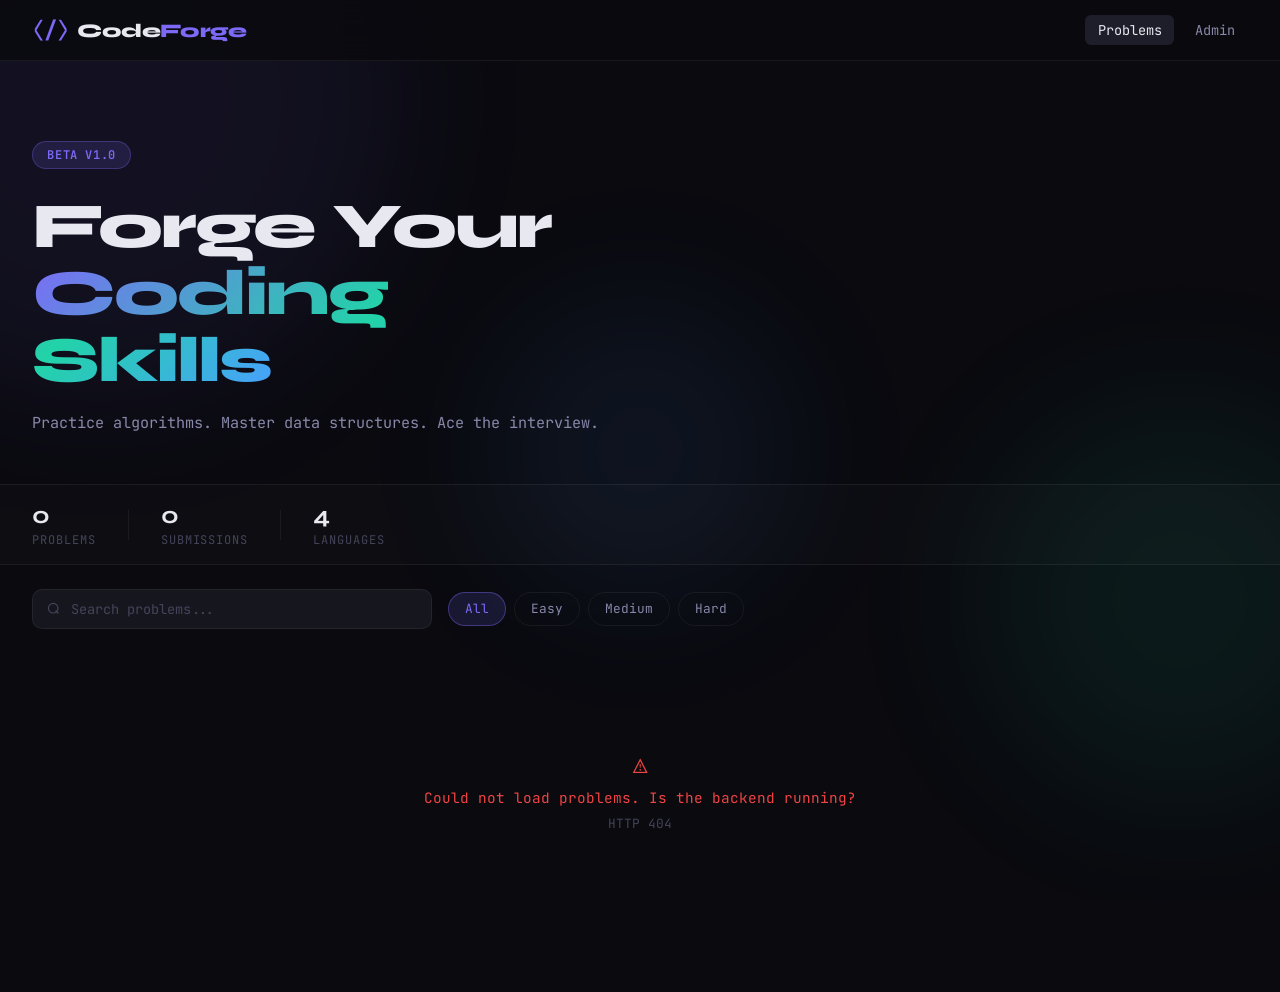
==== frontend/index.html @ 6dc3c4fb "initial frontend" ====
<!DOCTYPE html>
<html lang="en">
<head>
<meta charset="UTF-8">
<meta name="viewport" content="width=device-width, initial-scale=1.0">
<title>CodeForge — Sharpen Your Edge</title>
<link rel="preconnect" href="https://fonts.googleapis.com">
<link rel="preconnect" href="https://fonts.gstatic.com" crossorigin>
<link href="https://fonts.googleapis.com/css2?family=JetBrains+Mono:wght@300;400;500;600;700&family=Syne:wght@400;600;700;800&display=swap" rel="stylesheet">
<link rel="stylesheet" href="static/css/main.css">
</head>
<body>
<!-- Ambient background -->
<div class="ambient-bg">
  <div class="orb orb-1"></div>
  <div class="orb orb-2"></div>
  <div class="orb orb-3"></div>
</div>

<!-- Header -->
<header class="header">
  <div class="header-inner">
    <a href="index.html" class="logo">
      <span class="logo-icon">⟨/⟩</span>
      <span class="logo-text">Code<span class="accent">Forge</span></span>
    </a>
    <nav class="nav">
      <a href="index.html" class="nav-link active">Problems</a>
      <a href="#" class="nav-link" id="adminNavBtn">Admin</a>
    </nav>
  </div>
</header>

<!-- Hero -->
<section class="hero">
  <div class="hero-inner">
    <div class="hero-badge">Beta v1.0</div>
    <h1 class="hero-title">Forge Your<br><span class="gradient-text">Coding Skills</span></h1>
    <p class="hero-sub">Practice algorithms. Master data structures. Ace the interview.</p>
  </div>
</section>

<!-- Stats bar -->
<div class="stats-bar">
  <div class="stats-inner">
    <div class="stat-item">
      <span class="stat-value" id="totalProblems">0</span>
      <span class="stat-label">Problems</span>
    </div>
    <div class="stat-divider"></div>
    <div class="stat-item">
      <span class="stat-value" id="totalSubmissions">0</span>
      <span class="stat-label">Submissions</span>
    </div>
    <div class="stat-divider"></div>
    <div class="stat-item">
      <span class="stat-value">4</span>
      <span class="stat-label">Languages</span>
    </div>
  </div>
</div>

<!-- Filter bar -->
<div class="filter-bar">
  <div class="filter-inner">
    <div class="search-wrap">
      <svg class="search-icon" viewBox="0 0 20 20" fill="none"><circle cx="9" cy="9" r="6" stroke="currentColor" stroke-width="1.5"/><path d="M15 15l-2.5-2.5" stroke="currentColor" stroke-width="1.5" stroke-linecap="round"/></svg>
      <input type="text" class="search-input" placeholder="Search problems..." id="searchInput">
    </div>
    <div class="filter-pills">
      <button class="pill active" data-filter="all">All</button>
      <button class="pill" data-filter="Easy">Easy</button>
      <button class="pill" data-filter="Medium">Medium</button>
      <button class="pill" data-filter="Hard">Hard</button>
    </div>
  </div>
</div>

<!-- Problem list -->
<main class="problems-main">
  <div class="problems-grid" id="problemsGrid">
    <div class="loading-state" id="loadingState">
      <div class="spinner"></div>
      <p>Loading problems...</p>
    </div>
  </div>
  <div class="empty-state hidden" id="emptyState">
    <div class="empty-icon">⚡</div>
    <h3>No problems found</h3>
    <p>Try adjusting your search or filter</p>
  </div>
</main>

<!-- Admin Login Modal -->
<div class="modal-overlay hidden" id="adminModal">
  <div class="modal">
    <button class="modal-close" id="closeModal">✕</button>
    <div class="modal-header">
      <div class="modal-icon">🔐</div>
      <h2>Admin Access</h2>
      <p>Enter credentials to manage problems</p>
    </div>
    <div class="modal-body">
      <div class="form-group">
        <label>Email</label>
        <input type="email" id="adminEmail" placeholder="admin@codeforge.dev" class="form-input">
      </div>
      <div class="form-group">
        <label>Password</label>
        <input type="password" id="adminPassword" placeholder="••••••••" class="form-input">
      </div>
      <div class="form-error hidden" id="loginError">Invalid credentials</div>
      <button class="btn-primary full-width" id="loginBtn">
        <span>Sign In</span>
      </button>
    </div>
  </div>
</div>

<script src="static/js/api.js"></script>
<script src="static/js/main.js"></script>
</body>
</html>
---- frontend/static/css/main.css ----
/* ========================================
   CODEFORGE — MAIN STYLESHEET
   Dark Industrial Aesthetic
   ======================================== */

:root {
  /* Core palette */
  --bg-base: #0a0a0f;
  --bg-surface: #111118;
  --bg-elevated: #16161f;
  --bg-hover: #1e1e2a;
  --bg-card: #13131a;

  /* Accent */
  --accent: #7c6af7;
  --accent-dim: rgba(124, 106, 247, 0.15);
  --accent-glow: rgba(124, 106, 247, 0.4);
  --accent-green: #22d3a8;
  --accent-red: #f04444;
  --accent-yellow: #f5c842;
  --accent-blue: #4a9eff;

  /* Text */
  --text-primary: #e8e8f0;
  --text-secondary: #8888aa;
  --text-muted: #44445a;
  --text-code: #a8b4d8;

  /* Borders */
  --border: rgba(255,255,255,0.06);
  --border-hover: rgba(255,255,255,0.12);

  /* Fonts */
  --font-display: 'Syne', sans-serif;
  --font-mono: 'JetBrains Mono', monospace;

  /* Radius */
  --radius-sm: 6px;
  --radius: 10px;
  --radius-lg: 16px;
  --radius-xl: 24px;
}

* { box-sizing: border-box; margin: 0; padding: 0; }

html { scroll-behavior: smooth; }

body {
  background: var(--bg-base);
  color: var(--text-primary);
  font-family: var(--font-mono);
  min-height: 100vh;
  overflow-x: hidden;
  position: relative;
}

/* ===== AMBIENT BACKGROUND ===== */
.ambient-bg {
  position: fixed;
  inset: 0;
  pointer-events: none;
  z-index: 0;
  overflow: hidden;
}

.orb {
  position: absolute;
  border-radius: 50%;
  filter: blur(80px);
  opacity: 0.08;
  animation: orb-drift 20s ease-in-out infinite alternate;
}

.orb-1 {
  width: 600px; height: 600px;
  background: var(--accent);
  top: -200px; left: -200px;
  animation-duration: 25s;
}

.orb-2 {
  width: 400px; height: 400px;
  background: var(--accent-green);
  bottom: 100px; right: -100px;
  animation-duration: 18s;
  animation-delay: -8s;
}

.orb-3 {
  width: 300px; height: 300px;
  background: var(--accent-blue);
  top: 50%; left: 50%;
  transform: translate(-50%, -50%);
  animation-duration: 30s;
  animation-delay: -15s;
}

@keyframes orb-drift {
  0% { transform: translate(0, 0) scale(1); }
  100% { transform: translate(40px, 30px) scale(1.1); }
}

/* ===== HEADER ===== */
.header {
  position: sticky;
  top: 0;
  z-index: 100;
  background: rgba(10, 10, 15, 0.85);
  backdrop-filter: blur(20px);
  border-bottom: 1px solid var(--border);
}

.header-inner {
  max-width: 1400px;
  margin: 0 auto;
  padding: 0 2rem;
  height: 60px;
  display: flex;
  align-items: center;
  justify-content: space-between;
}

.logo {
  display: flex;
  align-items: center;
  gap: 0.6rem;
  text-decoration: none;
  color: var(--text-primary);
}

.logo-icon {
  font-size: 1.4rem;
  color: var(--accent);
  font-family: var(--font-mono);
  font-weight: 700;
  letter-spacing: -0.05em;
}

.logo-text {
  font-family: var(--font-display);
  font-size: 1.2rem;
  font-weight: 800;
  letter-spacing: -0.03em;
}

.accent { color: var(--accent); }

.nav {
  display: flex;
  align-items: center;
  gap: 0.5rem;
}

.nav-link {
  color: var(--text-secondary);
  text-decoration: none;
  font-size: 0.85rem;
  padding: 0.4rem 0.8rem;
  border-radius: var(--radius-sm);
  transition: all 0.2s;
}

.nav-link:hover, .nav-link.active {
  color: var(--text-primary);
  background: var(--bg-hover);
}

.nav-badge {
  background: var(--accent-dim);
  color: var(--accent);
  border: 1px solid rgba(124, 106, 247, 0.3);
  font-size: 0.75rem;
  padding: 0.25rem 0.75rem;
  border-radius: 100px;
  font-weight: 600;
}

/* ===== HERO ===== */
.hero {
  position: relative;
  z-index: 1;
  padding: 5rem 2rem 3rem;
  max-width: 1400px;
  margin: 0 auto;
}

.hero-inner {
  max-width: 600px;
}

.hero-badge {
  display: inline-block;
  background: var(--accent-dim);
  border: 1px solid rgba(124, 106, 247, 0.3);
  color: var(--accent);
  font-size: 0.75rem;
  font-weight: 600;
  padding: 0.3rem 0.9rem;
  border-radius: 100px;
  margin-bottom: 1.5rem;
  letter-spacing: 0.05em;
  text-transform: uppercase;
}

.hero-title {
  font-family: var(--font-display);
  font-size: clamp(2.5rem, 5vw, 4rem);
  font-weight: 800;
  line-height: 1.05;
  letter-spacing: -0.03em;
  margin-bottom: 1rem;
}

.gradient-text {
  background: linear-gradient(135deg, var(--accent) 0%, var(--accent-green) 60%, var(--accent-blue) 100%);
  -webkit-background-clip: text;
  -webkit-text-fill-color: transparent;
  background-clip: text;
}

.hero-sub {
  color: var(--text-secondary);
  font-size: 0.95rem;
  line-height: 1.7;
}

/* ===== STATS BAR ===== */
.stats-bar {
  position: relative;
  z-index: 1;
  border-top: 1px solid var(--border);
  border-bottom: 1px solid var(--border);
  background: rgba(255,255,255,0.015);
}

.stats-inner {
  max-width: 1400px;
  margin: 0 auto;
  padding: 1rem 2rem;
  display: flex;
  gap: 2rem;
  align-items: center;
}

.stat-item {
  display: flex;
  flex-direction: column;
  gap: 0.15rem;
}

.stat-value {
  font-family: var(--font-display);
  font-size: 1.5rem;
  font-weight: 700;
  color: var(--text-primary);
}

.stat-label {
  font-size: 0.75rem;
  color: var(--text-muted);
  text-transform: uppercase;
  letter-spacing: 0.08em;
}

.stat-divider {
  width: 1px;
  height: 30px;
  background: var(--border);
}

/* ===== FILTER BAR ===== */
.filter-bar {
  position: relative;
  z-index: 1;
  padding: 1.5rem 0;
}

.filter-inner {
  max-width: 1400px;
  margin: 0 auto;
  padding: 0 2rem;
  display: flex;
  gap: 1rem;
  align-items: center;
  flex-wrap: wrap;
}

.search-wrap {
  position: relative;
  flex: 1;
  min-width: 200px;
  max-width: 400px;
}

.search-icon {
  position: absolute;
  left: 0.9rem;
  top: 50%;
  transform: translateY(-50%);
  width: 16px;
  height: 16px;
  color: var(--text-muted);
}

.search-input {
  width: 100%;
  background: var(--bg-elevated);
  border: 1px solid var(--border);
  border-radius: var(--radius);
  padding: 0.6rem 0.9rem 0.6rem 2.4rem;
  color: var(--text-primary);
  font-family: var(--font-mono);
  font-size: 0.85rem;
  transition: border-color 0.2s;
  outline: none;
}

.search-input:focus {
  border-color: var(--accent);
}

.search-input::placeholder { color: var(--text-muted); }

.filter-pills {
  display: flex;
  gap: 0.5rem;
}

.pill {
  padding: 0.45rem 1rem;
  border-radius: 100px;
  border: 1px solid var(--border);
  background: transparent;
  color: var(--text-secondary);
  font-family: var(--font-mono);
  font-size: 0.8rem;
  cursor: pointer;
  transition: all 0.2s;
}

.pill:hover {
  border-color: var(--border-hover);
  color: var(--text-primary);
}

.pill.active {
  background: var(--accent-dim);
  border-color: rgba(124, 106, 247, 0.4);
  color: var(--accent);
}

/* ===== PROBLEMS MAIN ===== */
.problems-main {
  position: relative;
  z-index: 1;
  max-width: 1400px;
  margin: 0 auto;
  padding: 0 2rem 4rem;
}

.problems-grid {
  display: flex;
  flex-direction: column;
  gap: 0.5rem;
}

/* Problem Card */
.problem-card {
  display: grid;
  grid-template-columns: 50px 1fr auto;
  align-items: center;
  gap: 1rem;
  padding: 1rem 1.5rem;
  background: var(--bg-card);
  border: 1px solid var(--border);
  border-radius: var(--radius);
  cursor: pointer;
  transition: all 0.2s;
  text-decoration: none;
  color: inherit;
}

.problem-card:hover {
  background: var(--bg-hover);
  border-color: var(--border-hover);
  transform: translateX(2px);
}

.problem-num {
  font-size: 0.85rem;
  color: var(--text-muted);
  font-weight: 600;
  text-align: center;
}

.problem-info {
  display: flex;
  flex-direction: column;
  gap: 0.4rem;
}

.problem-name {
  font-size: 0.95rem;
  font-weight: 500;
  color: var(--text-primary);
}

.problem-tags-row {
  display: flex;
  gap: 0.4rem;
  flex-wrap: wrap;
}

.tag-chip {
  font-size: 0.7rem;
  padding: 0.15rem 0.5rem;
  background: var(--bg-elevated);
  border: 1px solid var(--border);
  border-radius: 4px;
  color: var(--text-muted);
}

.problem-meta-right {
  display: flex;
  flex-direction: column;
  align-items: flex-end;
  gap: 0.4rem;
}

.diff-badge {
  font-size: 0.75rem;
  font-weight: 600;
  padding: 0.2rem 0.6rem;
  border-radius: 100px;
}

.diff-badge.Easy { background: rgba(34, 211, 168, 0.12); color: var(--accent-green); }
.diff-badge.Medium { background: rgba(245, 200, 66, 0.12); color: var(--accent-yellow); }
.diff-badge.Hard { background: rgba(240, 68, 68, 0.12); color: var(--accent-red); }

.acceptance-rate {
  font-size: 0.75rem;
  color: var(--text-muted);
}

/* ===== LOADING STATE ===== */
.loading-state {
  display: flex;
  flex-direction: column;
  align-items: center;
  gap: 1rem;
  padding: 4rem 2rem;
  color: var(--text-muted);
  font-size: 0.9rem;
}

.spinner {
  width: 32px;
  height: 32px;
  border: 2px solid var(--border);
  border-top-color: var(--accent);
  border-radius: 50%;
  animation: spin 0.8s linear infinite;
}

@keyframes spin { to { transform: rotate(360deg); } }

.empty-state {
  text-align: center;
  padding: 5rem 2rem;
  color: var(--text-muted);
}

.empty-icon { font-size: 3rem; margin-bottom: 1rem; }
.empty-state h3 { font-size: 1.1rem; margin-bottom: 0.5rem; color: var(--text-secondary); }
.empty-state p { font-size: 0.85rem; }

.hidden { display: none !important; }

/* ===== MODAL ===== */
.modal-overlay {
  position: fixed;
  inset: 0;
  background: rgba(0,0,0,0.8);
  backdrop-filter: blur(8px);
  z-index: 500;
  display: flex;
  align-items: center;
  justify-content: center;
  padding: 1rem;
  animation: fade-in 0.15s ease;
}

@keyframes fade-in { from { opacity: 0; } to { opacity: 1; } }

.modal {
  background: var(--bg-elevated);
  border: 1px solid var(--border-hover);
  border-radius: var(--radius-xl);
  padding: 2.5rem;
  width: 100%;
  max-width: 440px;
  position: relative;
  animation: slide-up 0.2s ease;
}

@keyframes slide-up { from { transform: translateY(20px); opacity: 0; } to { transform: translateY(0); opacity: 1; } }

.modal-close {
  position: absolute;
  top: 1.2rem;
  right: 1.2rem;
  background: transparent;
  border: none;
  color: var(--text-muted);
  font-size: 1rem;
  cursor: pointer;
  padding: 0.3rem;
  border-radius: var(--radius-sm);
  transition: color 0.2s;
}

.modal-close:hover { color: var(--text-primary); }

.modal-header {
  text-align: center;
  margin-bottom: 2rem;
}

.modal-icon { font-size: 2.5rem; margin-bottom: 0.75rem; }

.modal-header h2 {
  font-family: var(--font-display);
  font-size: 1.5rem;
  font-weight: 700;
  margin-bottom: 0.4rem;
}

.modal-header p {
  color: var(--text-secondary);
  font-size: 0.85rem;
}

/* ===== FORMS ===== */
.form-group {
  display: flex;
  flex-direction: column;
  gap: 0.5rem;
  margin-bottom: 1.2rem;
}

.form-group label {
  font-size: 0.8rem;
  color: var(--text-secondary);
  text-transform: uppercase;
  letter-spacing: 0.05em;
}

.form-input, .form-textarea {
  background: var(--bg-base);
  border: 1px solid var(--border);
  border-radius: var(--radius-sm);
  padding: 0.7rem 0.9rem;
  color: var(--text-primary);
  font-family: var(--font-mono);
  font-size: 0.875rem;
  transition: border-color 0.2s;
  outline: none;
  width: 100%;
}

.form-input:focus, .form-textarea:focus {
  border-color: var(--accent);
}

.form-textarea { resize: vertical; min-height: 80px; }
.form-textarea.mono { font-family: var(--font-mono); }

select.form-input {
  cursor: pointer;
  appearance: none;
  background-image: url("data:image/svg+xml,%3Csvg xmlns='http://www.w3.org/2000/svg' viewBox='0 0 16 16'%3E%3Cpath fill='%238888aa' d='M4 6l4 4 4-4'/%3E%3C/svg%3E");
  background-repeat: no-repeat;
  background-position: right 0.75rem center;
  background-size: 16px;
  padding-right: 2.5rem;
}

.form-error {
  background: rgba(240, 68, 68, 0.1);
  border: 1px solid rgba(240, 68, 68, 0.3);
  color: var(--accent-red);
  font-size: 0.8rem;
  padding: 0.6rem 0.9rem;
  border-radius: var(--radius-sm);
  margin-bottom: 1rem;
}

/* ===== BUTTONS ===== */
.btn-primary {
  background: var(--accent);
  color: white;
  border: none;
  border-radius: var(--radius-sm);
  padding: 0.75rem 1.5rem;
  font-family: var(--font-mono);
  font-size: 0.875rem;
  font-weight: 600;
  cursor: pointer;
  transition: all 0.2s;
  display: inline-flex;
  align-items: center;
  gap: 0.5rem;
}

.btn-primary:hover {
  background: #6a58e6;
  box-shadow: 0 0 20px var(--accent-glow);
}

.btn-primary.full-width { width: 100%; justify-content: center; }
.btn-primary.large { padding: 0.9rem 2rem; font-size: 0.95rem; }

.btn-secondary {
  background: var(--bg-hover);
  color: var(--text-primary);
  border: 1px solid var(--border);
  border-radius: var(--radius-sm);
  padding: 0.75rem 1.5rem;
  font-family: var(--font-mono);
  font-size: 0.875rem;
  font-weight: 500;
  cursor: pointer;
  transition: all 0.2s;
}

.btn-secondary:hover {
  border-color: var(--border-hover);
}

.btn-ghost {
  background: transparent;
  color: var(--text-secondary);
  border: 1px solid var(--border);
  border-radius: var(--radius-sm);
  padding: 0.5rem 1rem;
  font-family: var(--font-mono);
  font-size: 0.8rem;
  cursor: pointer;
  transition: all 0.2s;
}

.btn-ghost:hover {
  color: var(--text-primary);
  border-color: var(--border-hover);
}

.btn-ghost.small { padding: 0.3rem 0.7rem; font-size: 0.75rem; }

/* ===== SCROLLBAR ===== */
::-webkit-scrollbar { width: 6px; height: 6px; }
::-webkit-scrollbar-track { background: transparent; }
::-webkit-scrollbar-thumb { background: var(--border-hover); border-radius: 10px; }
::-webkit-scrollbar-thumb:hover { background: var(--text-muted); }

/* ===== LOADING SKELETON ===== */
.loading-skeleton { display: flex; flex-direction: column; gap: 0.7rem; }
.skel-line {
  height: 14px;
  background: linear-gradient(90deg, var(--bg-elevated) 25%, var(--bg-hover) 50%, var(--bg-elevated) 75%);
  background-size: 200% 100%;
  border-radius: 4px;
  animation: shimmer 1.5s infinite;
}
.skel-line.w80 { width: 80%; }
.skel-line.w100 { width: 100%; }
.skel-line.w90 { width: 90%; }
.skel-line.w70 { width: 70%; }

@keyframes shimmer { to { background-position: -200% 0; } }

.muted-text { color: var(--text-muted); font-size: 0.85rem; padding: 1rem 0; }
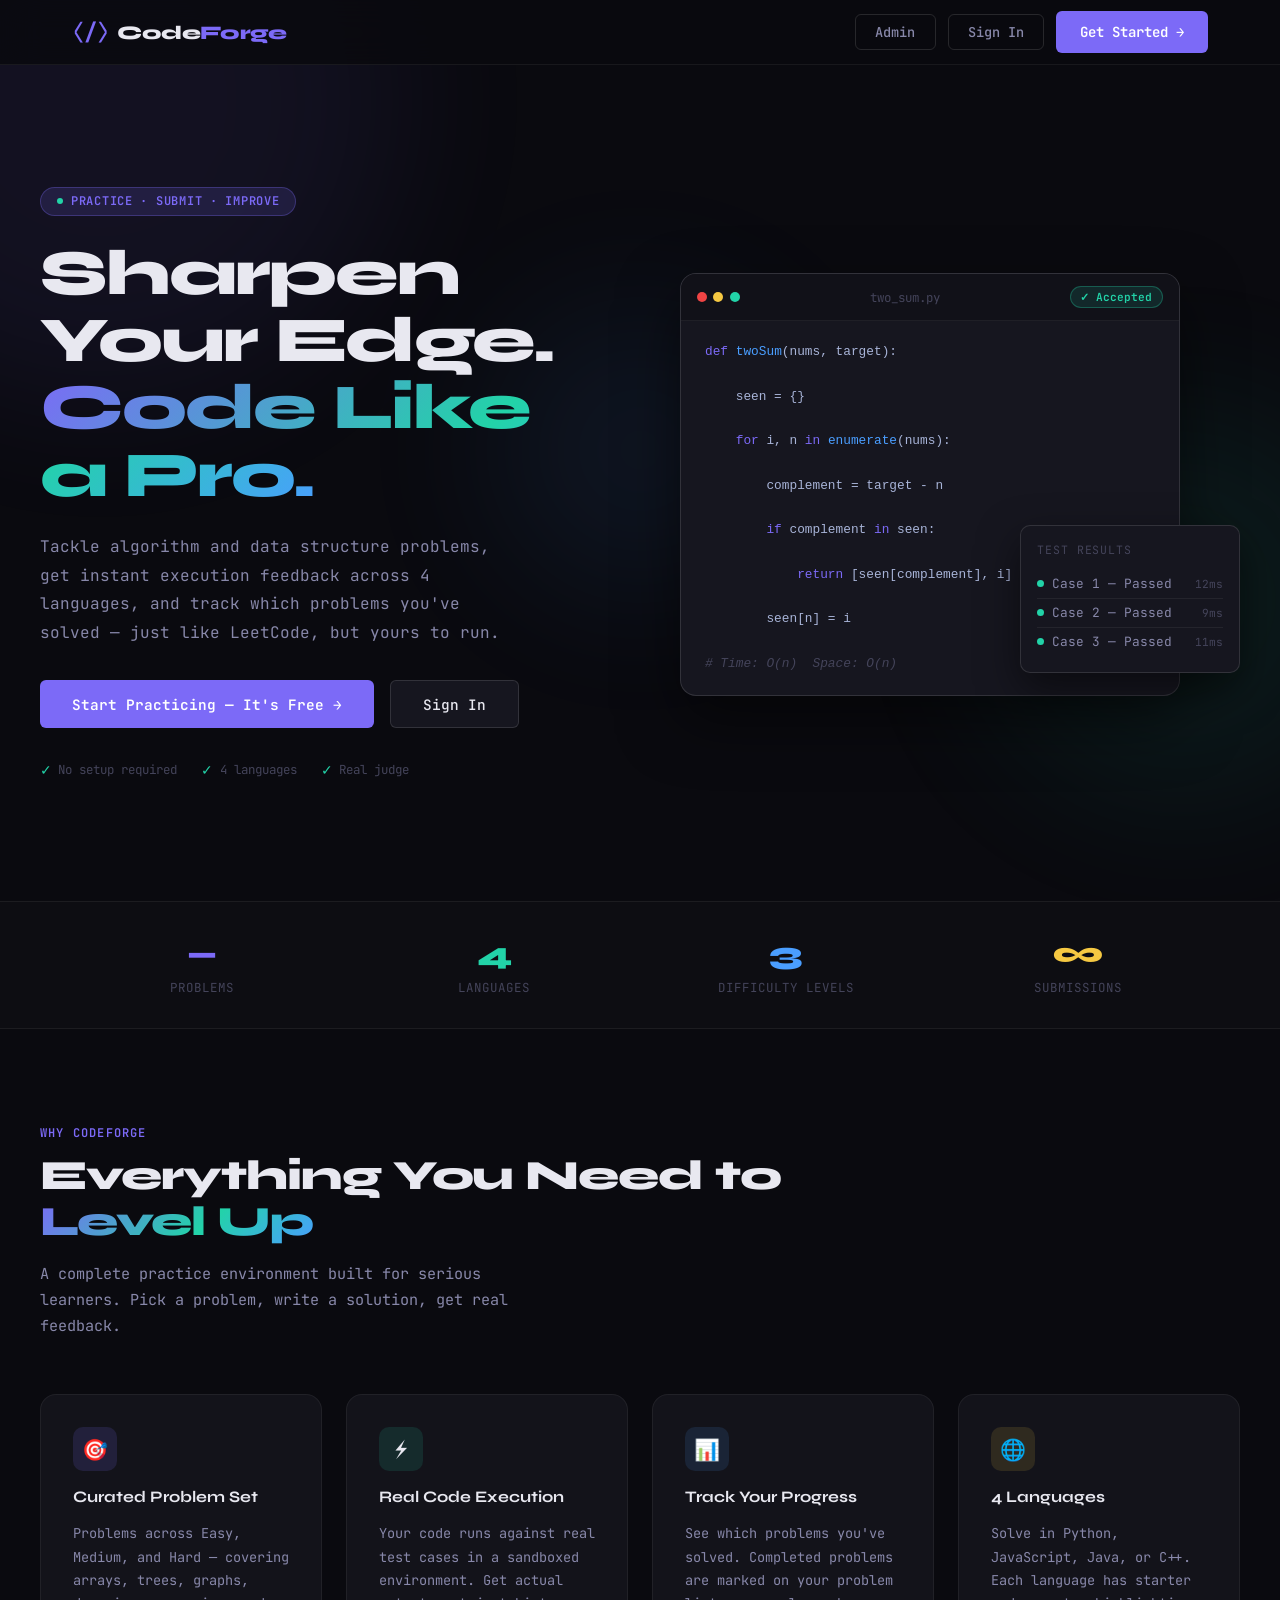
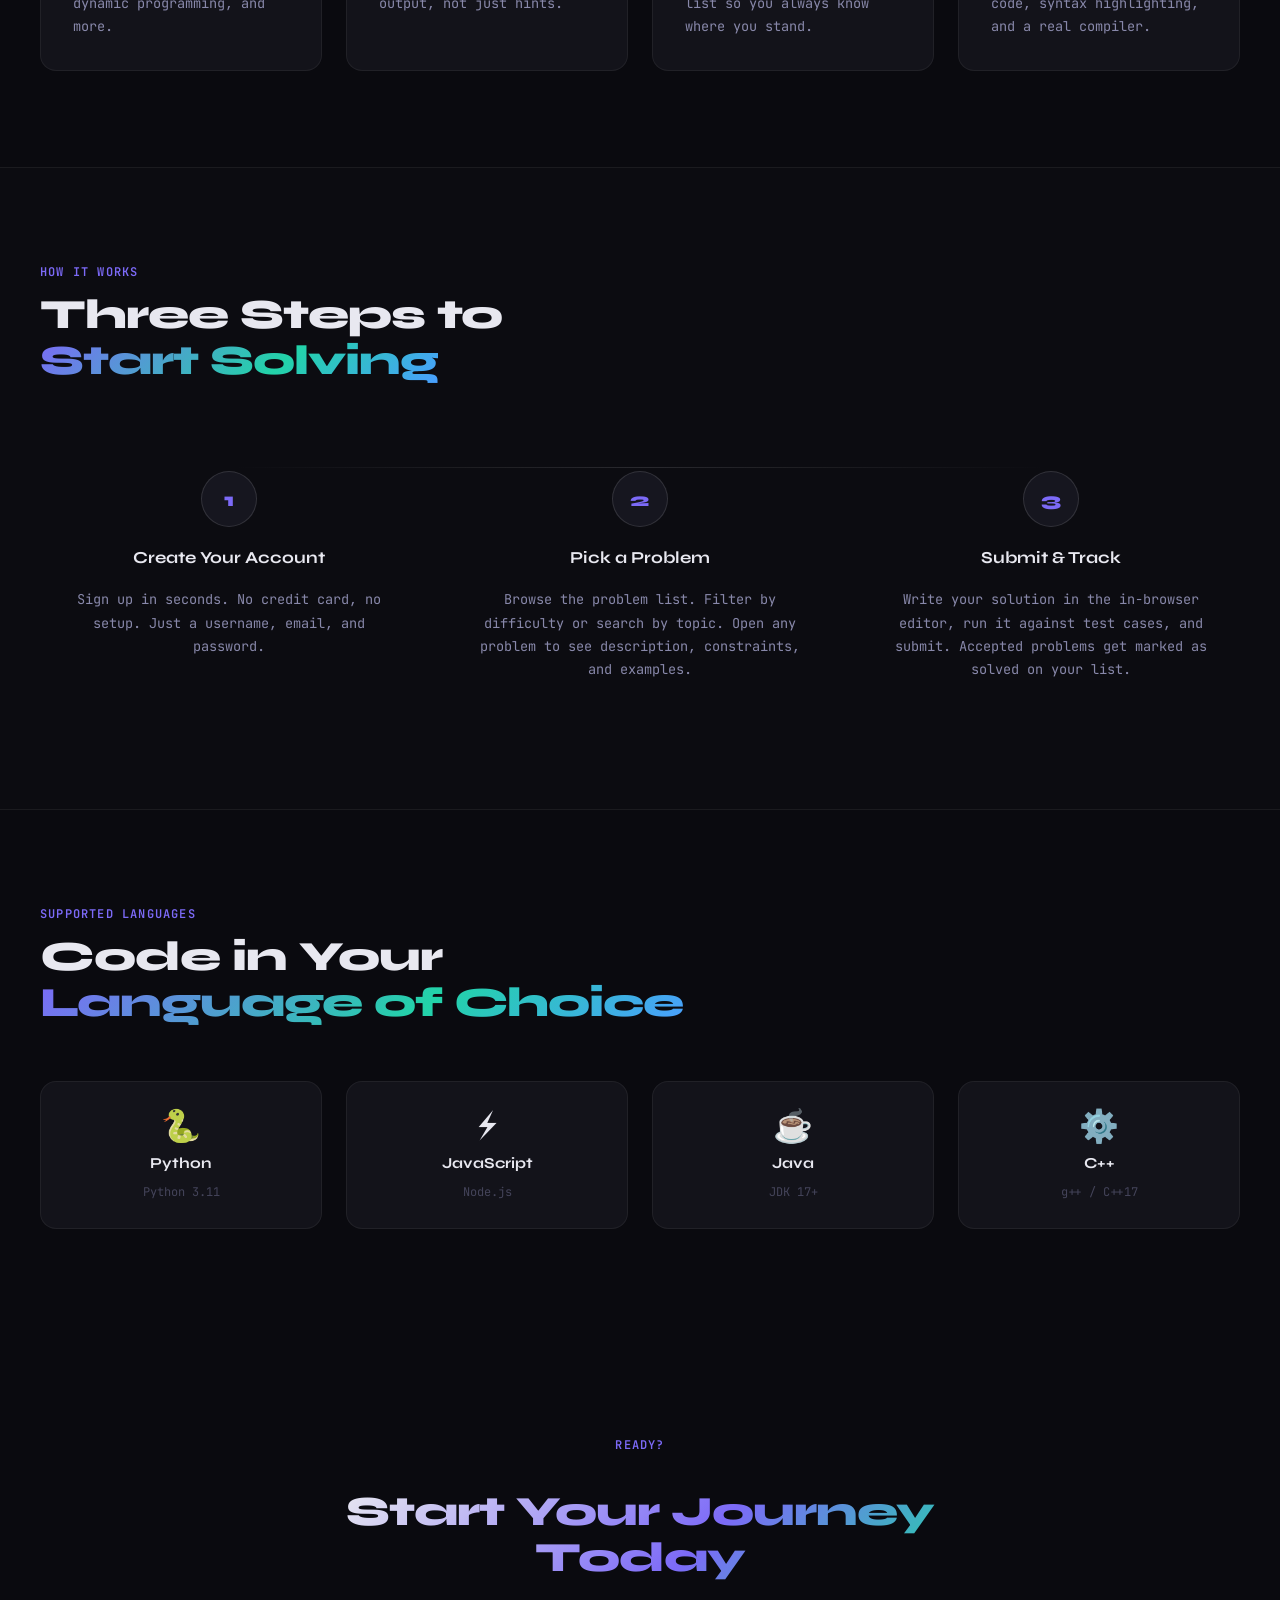
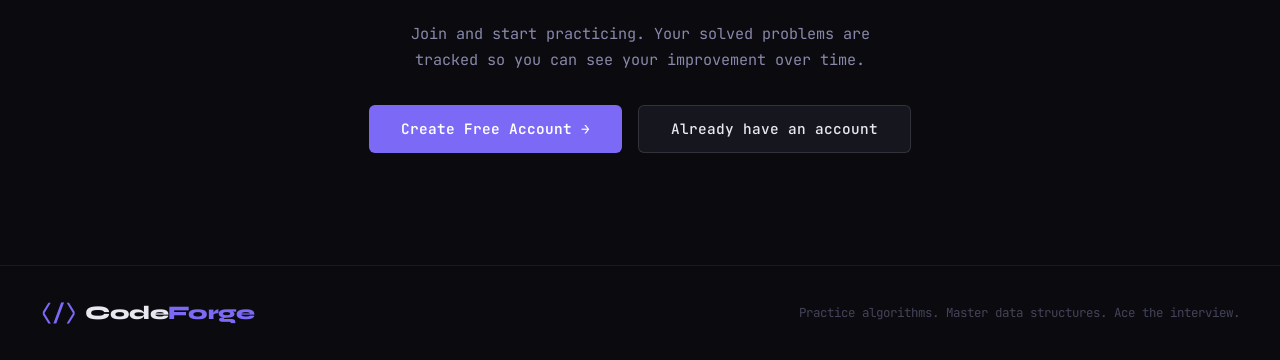
==== commit 72d70ef5: "updated version" ====
--- a/frontend/index.html
+++ b/frontend/index.html
@@ -7,6 +7,7 @@
 <link rel="preconnect" href="https://fonts.googleapis.com">
 <link rel="preconnect" href="https://fonts.gstatic.com" crossorigin>
 <link href="https://fonts.googleapis.com/css2?family=JetBrains+Mono:wght@300;400;500;600;700&family=Syne:wght@400;600;700;800&display=swap" rel="stylesheet">
+<link rel="icon" type="image/png" href="static/favicon.png">
 <link rel="stylesheet" href="static/css/main.css">
 </head>
 <body>
@@ -56,6 +57,11 @@
     <div class="stat-item">
       <span class="stat-value">4</span>
       <span class="stat-label">Languages</span>
+    </div>
+    <div class="stat-divider"></div>
+    <div class="stat-item">
+      <span class="stat-value" id="solvedCount" style="color:var(--accent-green)">0</span>
+      <span class="stat-label">Solved</span>
     </div>
   </div>
 </div>
--- a/frontend/static/css/main.css
+++ b/frontend/static/css/main.css
@@ -680,3 +680,48 @@
 @keyframes shimmer { to { background-position: -200% 0; } }
 
 .muted-text { color: var(--text-muted); font-size: 0.85rem; padding: 1rem 0; }
+
+/* ===== USER CHIP ===== */
+.user-chip {
+  display: flex;
+  align-items: center;
+  gap: 0.45rem;
+  background: var(--bg-elevated);
+  border: 1px solid var(--border-hover);
+  border-radius: 100px;
+  padding: 0.25rem 0.75rem 0.25rem 0.3rem;
+  font-size: 0.8rem;
+  color: var(--text-secondary);
+}
+
+.user-avatar {
+  width: 22px;
+  height: 22px;
+  border-radius: 50%;
+  background: var(--accent);
+  color: white;
+  font-size: 0.7rem;
+  font-weight: 700;
+  display: flex;
+  align-items: center;
+  justify-content: center;
+  font-family: var(--font-display);
+}
+
+.user-chip-name {
+  font-weight: 500;
+  color: var(--text-primary);
+}
+
+/* ===== SOLVED PROBLEM CARD ===== */
+.problem-card.solved {
+  border-left: 3px solid rgba(34, 211, 168, 0.5);
+}
+
+.solved-check {
+  color: var(--accent-green);
+  font-size: 1rem;
+  font-weight: 700;
+  display: block;
+  text-align: center;
+}
